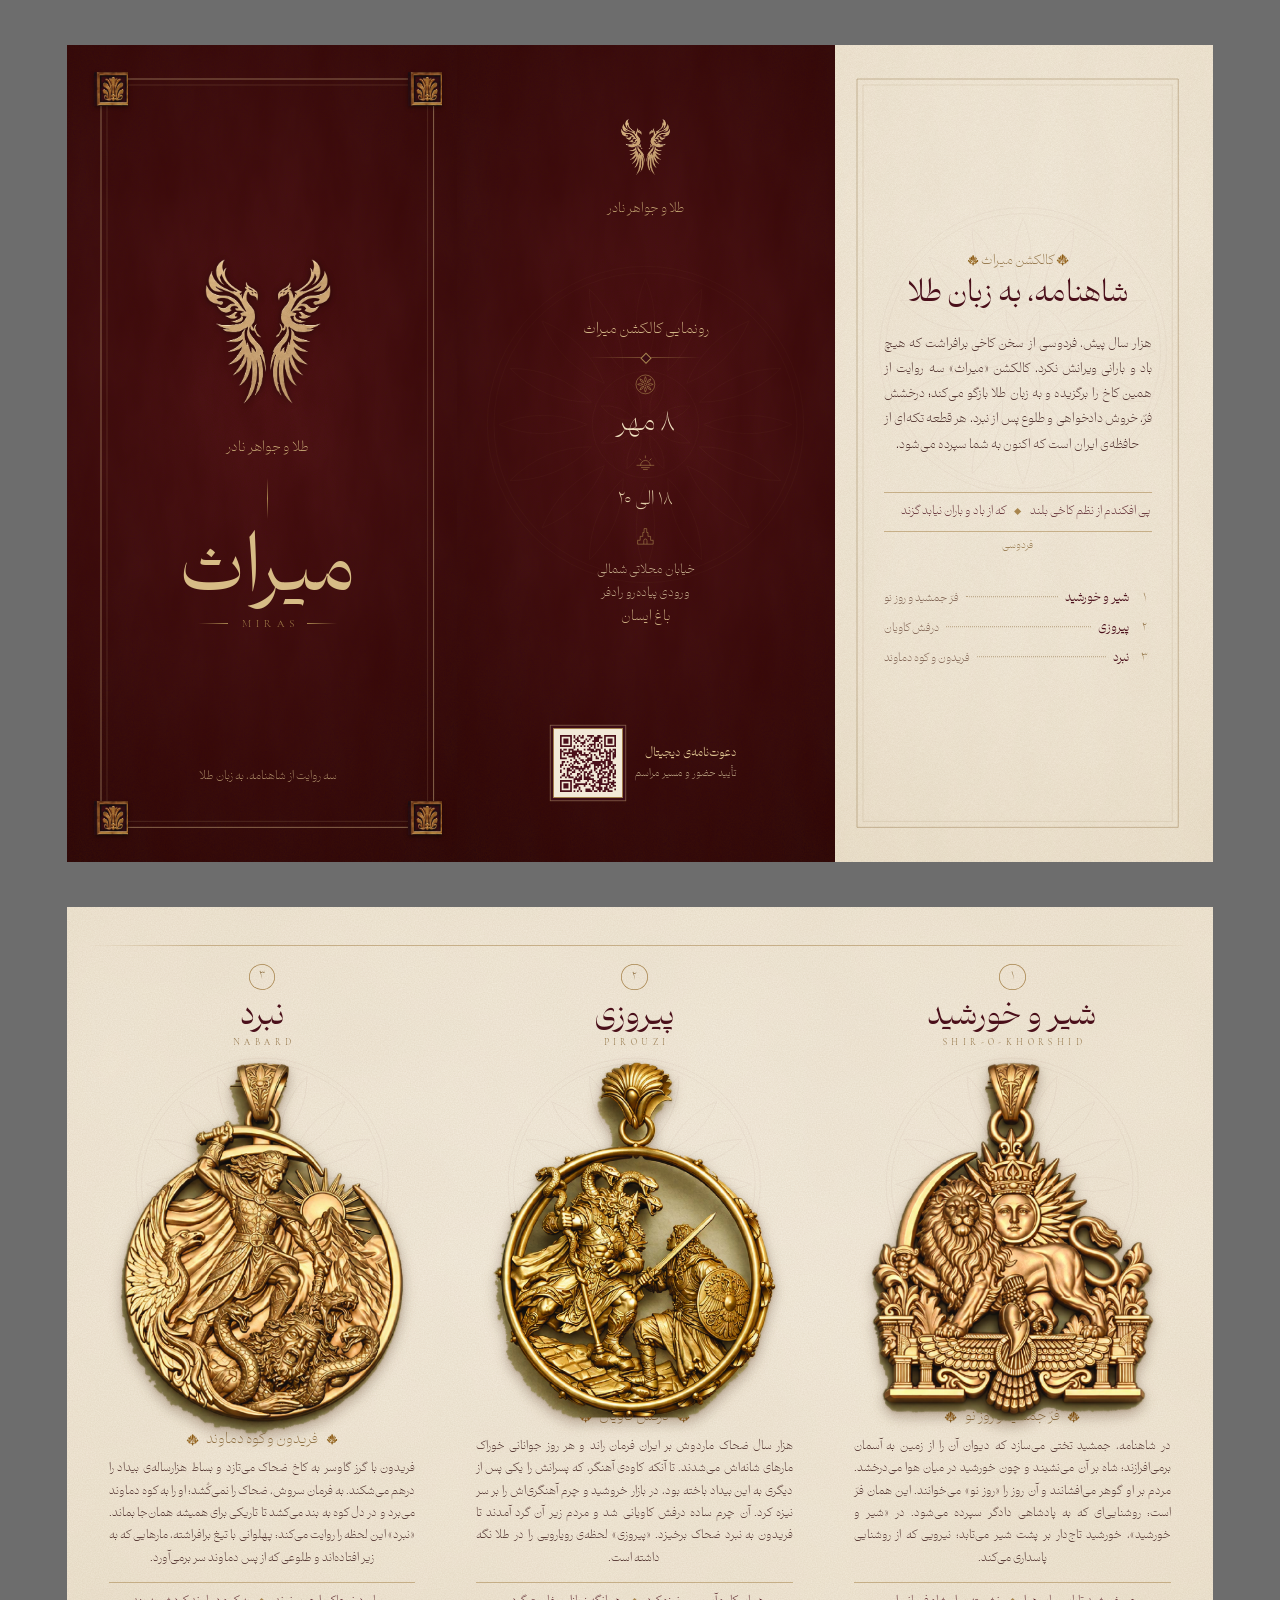
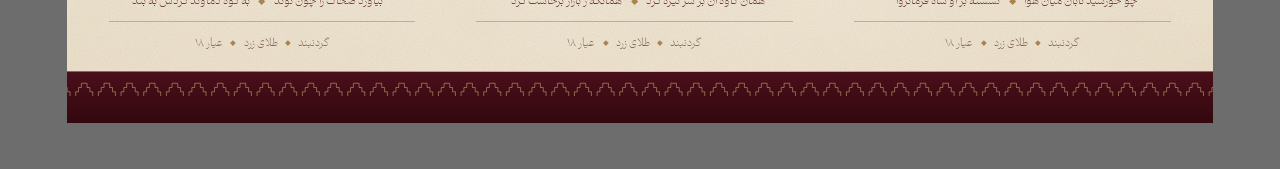
==== brochure/brochure.html @ a7fbec21 "Miras tri-fold brochure: A4 landscape, three pieces with Shahnameh stories Co-Authored-By: Claude Op" ====
<!doctype html>
<html lang="fa" dir="rtl">
<head>
<meta charset="utf-8">
<title>نادر · کالکشن میراث — بروشور سه‌لت</title>
<!--
  Tri-fold (roll fold) brochure · A4 landscape 297 × 210 mm + 3 mm bleed = 303 × 216 mm.
  Panels (trim, left → right as the sheet lies on the table):
    OUTSIDE:  front cover 100 | back 100 | inner flap 97
    INSIDE:   product ۳ 97    | product ۲ 100 | product ۱ 100
  The 97 mm panel is the one that folds in first. Persian reading is right-to-left, so
  the whole sheet is the mirror of a Latin brochure. Copy lives in content.js.
  Add ?guides to the URL to see trim / fold / safe lines.
-->
<style>
  @font-face { font-family: "Doran"; src: url("../assets/fonts/Doran-Thin.woff2") format("woff2"); font-weight: 100; }
  @font-face { font-family: "Doran"; src: url("../assets/fonts/Doran-Light.woff2") format("woff2"); font-weight: 300; }
  @font-face { font-family: "Doran"; src: url("../assets/fonts/Doran-Regular.woff2") format("woff2"); font-weight: 400; }
  @font-face { font-family: "Doran"; src: url("../assets/fonts/Doran-Medium.woff2") format("woff2"); font-weight: 500; }
  @font-face { font-family: "Cormorant"; src: url("../assets/fonts/Cormorant-Light-subset.woff2") format("woff2"); font-weight: 300; }

  @page { size: 303mm 216mm; margin: 0; }

  :root {
    --b: 3mm;
    --wine: #4a0f1a;
    --wine-ink: #3d0b15;
    --gold: #a8854e;
    --gold-deep: #8a6a3b;
    --gold-soft: rgba(168, 133, 78, .55);
    --gold-light: #dcc28f;
    --cream: #f2e9d8;
    --cream-2: #eadfc9;
    --ink: #33100f;
  }
  * { box-sizing: border-box; margin: 0; padding: 0; }
  address { font-style: normal; }
  html, body { background: #6d6d6d; }
  body { font-family: "Doran", sans-serif; font-weight: 300; -webkit-print-color-adjust: exact; print-color-adjust: exact; }
  @media screen { body { display: grid; gap: 12mm; padding: 12mm; justify-content: center; } }

  .sheet { position: relative; width: 303mm; height: 216mm; overflow: hidden; break-after: page; }
  .sheet:last-child { break-after: auto; }
  .panel { position: absolute; top: 0; height: 216mm; overflow: hidden; }

  /* ---------- surfaces ---------- */
  .leather { background: radial-gradient(110% 75% at 50% 42%, #58141f 0%, #3d0c15 50%, #23060b 100%); color: var(--gold-light); }
  .paper   { background: radial-gradient(120% 90% at 50% 38%, #f6efe2 0%, var(--cream) 55%, var(--cream-2) 100%); color: var(--ink); }
  .grain { position: absolute; inset: 0; pointer-events: none; }
  .grain svg { display: block; width: 100%; height: 100%; }

  /* ---------- small shared pieces ---------- */
  .latin { font-family: "Cormorant", serif; font-weight: 300; direction: ltr; letter-spacing: .5em; }
  .tracked { display: flex; align-items: center; justify-content: center; gap: 3.5mm; }
  .tracked i { display: block; width: 8mm; height: .2mm; background: linear-gradient(90deg, transparent, currentColor); }
  .tracked i:last-child { background: linear-gradient(90deg, currentColor, transparent); }
  .tracked span { margin-right: -.5em; }
  .lozenge-rule { position: relative; height: .2mm; background: linear-gradient(90deg, transparent, var(--gold-soft), transparent); }
  .lozenge-rule::after { content: ""; position: absolute; left: 50%; top: 50%; width: 1.5mm; height: 1.5mm; translate: -50% -50%; rotate: 45deg; border: .2mm solid var(--gold); background: inherit; background: var(--cream); }
  .leather .lozenge-rule::after { background: #3d0c15; }
  .glyph { display: block; width: 5.5mm; height: 5.5mm; color: var(--gold); }
  .glyph svg { width: 100%; height: 100%; display: block; }
  .palm { display: inline-block; width: 3.4mm; height: 3.4mm; background: url("img/palmette.png") center / contain no-repeat; vertical-align: -.4mm; }

  /* engraved frame drawn by script (class .frame + data-inset) */
  .frame { position: absolute; pointer-events: none; }
  .frame svg { position: absolute; inset: 0; width: 100%; height: 100%; overflow: visible; }
  .frame rect, .frame path { fill: none; vector-effect: non-scaling-stroke; }
  .leather .frame .o { stroke: rgba(220, 194, 143, .55); stroke-width: .9; }
  .leather .frame .i { stroke: rgba(220, 194, 143, .25); stroke-width: .6; }
  .paper .frame .o { stroke: rgba(138, 106, 59, .5); stroke-width: .8; }
  .paper .frame .i { stroke: rgba(138, 106, 59, .22); stroke-width: .55; }
  .corner { position: absolute; width: 9mm; height: 9mm; background: url("img/corner.jpg") center / cover; box-shadow: 0 .4mm 1mm rgba(0,0,0,.35); }

  /* verse cartouche: two hemistichs side by side, as poetry is set in Persian books */
  .verse { display: grid; grid-template-columns: 1fr auto 1fr; align-items: center; gap: 2.5mm; font-size: 8.6pt; line-height: 1.6; color: var(--wine); padding: 2.6mm 0; border-top: .2mm solid var(--gold-soft); border-bottom: .2mm solid var(--gold-soft); }
  .verse span:first-child { text-align: left; }   /* right-hand misra, hugging the centre */
  .verse span:last-child { text-align: right; }   /* left-hand misra */
  .verse i { width: 1.4mm; height: 1.4mm; rotate: 45deg; background: var(--gold); }

  /* =========================================================
     OUTSIDE · front cover
     ========================================================= */
  .p-cover { left: 0; width: 103mm; }
  .p-cover .frame { left: calc(var(--b) + 6mm); right: 6mm; top: calc(var(--b) + 6mm); bottom: calc(var(--b) + 6mm); }
  .cover-body { position: absolute; left: var(--b); width: 100mm; top: 0; bottom: 0; display: grid; justify-items: center; align-content: center; text-align: center; padding-bottom: 6mm; }
  .cover-logo { width: 36mm; filter: sepia(.12) saturate(.85) brightness(.96) drop-shadow(0 .5mm .8mm rgba(0,0,0,.45)); }
  .cover-house { margin-top: 7mm; font-size: 10pt; color: #cdb07a; }
  .cover-rule { width: .2mm; height: 11mm; margin: 5mm 0 3mm; background: linear-gradient(to bottom, transparent, var(--gold), transparent); }
  .cover-title { font-weight: 400; font-size: 54pt; line-height: 1.15; color: #d7bc86; }
  .cover-latin { font-size: 8pt; color: var(--gold); margin-top: 1mm; }
  .cover-line { position: absolute; bottom: calc(var(--b) + 17mm); left: var(--b); width: 100mm; text-align: center; font-size: 8.5pt; color: rgba(220, 194, 143, .8); }

  /* =========================================================
     OUTSIDE · back
     ========================================================= */
  .p-back { left: 103mm; width: 100mm; }
  .p-back::before { content: ""; position: absolute; inset: 0; background: var(--rosette-gold) center 44% / 88mm no-repeat; opacity: .07; }
  .back-body { position: absolute; inset: calc(var(--b) + 16mm) 12mm calc(var(--b) + 14mm); display: grid; grid-template-rows: auto 1fr auto; justify-items: center; text-align: center; }
  .back-logo { width: 14mm; filter: sepia(.12) saturate(.85) brightness(.96); }
  .back-house { font-size: 9.5pt; margin-top: 3mm; color: #cdb07a; }
  .back-event { align-self: center; display: grid; justify-items: center; gap: 3.2mm; width: 100%; }
  .back-eyebrow { font-size: 10.5pt; color: var(--gold-light); }
  .back-event .lozenge-rule { width: 30mm; margin: 1mm 0; }
  .back-big { font-size: 20pt; line-height: 1.25; font-weight: 300; color: #efe0c0; }
  .back-mid { font-size: 13pt; color: #e3d0aa; }
  .back-addr { font-size: 9pt; line-height: 1.9; color: #d8c49e; }
  .back-addr span { display: block; }
  .back-addr span:last-child { color: var(--gold-light); font-size: 10pt; }
  .back-qr { display: grid; grid-template-columns: auto auto; align-items: center; gap: 3.5mm; }
  .qr-plate { width: 18mm; height: 18mm; padding: 1.5mm; background: var(--cream); box-shadow: 0 0 0 .25mm var(--gold), 0 0 0 .9mm #3d0c15, 0 0 0 1.1mm rgba(220,194,143,.5); }
  .qr-plate img { width: 100%; height: 100%; display: block; }
  .qr-cap { font-size: 7.5pt; line-height: 1.85; color: #d3bf98; text-align: right; }
  .qr-cap b { display: block; font-weight: 400; font-size: 8.5pt; color: var(--gold-light); }

  /* =========================================================
     OUTSIDE · inner flap (first thing seen on opening)
     ========================================================= */
  .p-flap { left: 203mm; width: 100mm; }
  .p-flap .frame { left: 6mm; right: calc(var(--b) + 6mm); top: calc(var(--b) + 6mm); bottom: calc(var(--b) + 6mm); }
  .p-flap::before { content: ""; position: absolute; inset: 0; background: var(--rosette-ink) 50% 30% / 80mm no-repeat; opacity: .05; }
  .flap-body { position: absolute; left: 13mm; right: calc(var(--b) + 13mm); top: calc(var(--b) + 19mm); bottom: calc(var(--b) + 16mm); display: grid; align-content: center; gap: 9mm; text-align: center; justify-items: center; }
  .flap-eyebrow { font-size: 9.5pt; color: var(--gold-deep); }
  .flap-title { font-weight: 400; font-size: 21pt; line-height: 1.35; color: var(--wine); margin-top: 1mm; }
  .flap-text { font-size: 9.2pt; line-height: 2.05; text-align: justify; text-align-last: center; color: var(--ink); margin-top: 5mm; }
  .flap-body .verse { width: 100%; }
  .flap-poet { font-size: 7.5pt; color: var(--gold-deep); margin-top: 1.5mm; }
  .index { width: 100%; display: grid; gap: 2.6mm; }
  .index li { list-style: none; display: grid; grid-template-columns: auto auto 1fr auto; align-items: baseline; gap: 2mm; font-size: 9pt; }
  .index .num { color: var(--gold-deep); width: 4mm; }
  .index .nm { font-weight: 400; color: var(--wine); }
  .index .dots { border-bottom: .2mm dotted rgba(138,106,59,.55); transform: translateY(-1mm); }
  .index .st { color: #6b4a3a; font-size: 8.2pt; }

  /* =========================================================
     INSIDE · three pieces
     ========================================================= */
  .p-prod { top: 0; }
  .p-prod.pos-3 { left: 0; width: 100mm; }     /* 3 mm bleed + 97 mm fold-in panel */
  .p-prod.pos-2 { left: 100mm; width: 100mm; }
  .p-prod.pos-1 { left: 200mm; width: 103mm; }
  .inside-band { position: absolute; left: 0; right: 0; bottom: 0; height: calc(var(--b) + 11mm); background: linear-gradient(#4a0f1a, #33080f); }
  .inside-band svg { position: absolute; left: 0; right: 0; top: 2.2mm; height: 5mm; width: 100%; }
  .inside-band::before { content: ""; position: absolute; left: 0; right: 0; top: 0; height: .5mm; background: linear-gradient(90deg, #8a6a3b, #dcc28f 50%, #8a6a3b); }
  .inside-top { position: absolute; left: 0; right: 0; top: calc(var(--b) + 7mm); height: .2mm; background: linear-gradient(90deg, transparent 2%, var(--gold-soft) 12%, var(--gold-soft) 88%, transparent 98%); }

  .prod { position: absolute; top: calc(var(--b) + 12mm); bottom: calc(var(--b) + 16mm); display: grid; grid-template-rows: auto auto auto 1fr auto auto; justify-items: center; text-align: center; }
  .pos-3 .prod { left: calc(var(--b) + 8mm); right: 8mm; }
  .pos-2 .prod { left: 8mm; right: 8mm; }
  .pos-1 .prod { left: 8mm; right: calc(var(--b) + 8mm); }

  .prod-num { width: 7mm; height: 7mm; border-radius: 50%; display: grid; place-items: center; font-size: 8.5pt; color: var(--gold-deep); box-shadow: inset 0 0 0 .2mm var(--gold); }
  .prod-name { font-weight: 400; font-size: 23pt; line-height: 1.35; color: var(--wine); margin-top: 1.5mm; }
  .prod-latin { font-size: 6.6pt; color: var(--gold-deep); }
  .prod-figure { position: relative; width: 100%; height: 66mm; margin: 3mm 0 2mm; display: grid; place-items: center; }
  .prod-figure::before { content: ""; position: absolute; left: 50%; top: 50%; width: 70mm; height: 70mm; translate: -50% -50%; background: var(--rosette-ink) center / contain no-repeat; opacity: .06; }
  .prod-figure img { position: relative; max-height: 100%; max-width: 76mm; filter: drop-shadow(0 1.4mm 1.8mm rgba(70, 35, 12, .28)) drop-shadow(0 .3mm .4mm rgba(70, 35, 12, .2)); }
  .prod-story { font-size: 10.5pt; color: var(--gold-deep); display: flex; justify-content: center; align-items: center; gap: 2mm; margin-bottom: 2mm; }
  .prod-text { font-size: 8.5pt; line-height: 1.98; text-align: justify; text-align-last: center; color: var(--ink); align-self: start; }
  .prod .verse { width: 100%; margin-top: 3mm; }
  .prod-specs { display: flex; justify-content: center; gap: 2.2mm; align-items: center; margin-top: 3.2mm; font-size: 8pt; color: #6b4a3a; }
  .prod-specs i { width: 1mm; height: 1mm; rotate: 45deg; background: var(--gold); }

  /* guides */
  .guides .sheet::after { content: ""; position: absolute; inset: var(--b); outline: .2mm dashed rgba(0,160,255,.7); pointer-events: none; z-index: 50; }
  .fold { display: none; }
  .guides .fold { display: block; position: absolute; top: 0; bottom: 0; width: 0; border-left: .25mm dashed rgba(255,60,120,.8); z-index: 50; }
</style>
</head>
<body>

<!-- ================= OUTSIDE ================= -->
<section class="sheet" id="outside">
  <!-- front cover -->
  <div class="panel p-cover leather">
    <div class="grain" data-grain="dark"></div>
    <div class="frame" data-frame></div>
    <span class="corner" style="left: calc(var(--b) + 4mm); top: calc(var(--b) + 4mm)"></span>
    <span class="corner" style="right: 4mm; top: calc(var(--b) + 4mm)"></span>
    <span class="corner" style="left: calc(var(--b) + 4mm); bottom: calc(var(--b) + 4mm)"></span>
    <span class="corner" style="right: 4mm; bottom: calc(var(--b) + 4mm)"></span>
    <div class="cover-body">
      <img class="cover-logo" data-logo alt="نادر">
      <p class="cover-house" data-t="cover.house"></p>
      <span class="cover-rule"></span>
      <h1 class="cover-title" data-t="cover.title"></h1>
      <p class="cover-latin latin tracked"><i></i><span data-t="cover.latin"></span><i></i></p>
    </div>
    <p class="cover-line" data-t="cover.line"></p>
  </div>

  <!-- back -->
  <div class="panel p-back leather">
    <div class="grain" data-grain="dark"></div>
    <div class="back-body">
      <div>
        <img class="back-logo" data-logo alt="">
        <p class="back-house" data-t="cover.house"></p>
      </div>
      <div class="back-event">
        <p class="back-eyebrow" data-t="back.eyebrow"></p>
        <span class="lozenge-rule"></span>
        <span class="glyph" data-glyph="rosette"></span>
        <p class="back-big" data-e="date"></p>
        <span class="glyph" data-glyph="dusk"></span>
        <p class="back-mid" data-e="time"></p>
        <span class="glyph" data-glyph="gate"></span>
        <address class="back-addr" data-e="address"></address>
      </div>
      <div class="back-qr">
        <p class="qr-cap"><b data-t="back.qrCaption"></b><span data-t="back.qrSub"></span></p>
        <div class="qr-plate"><img src="../print/qr.svg" alt="QR"></div>
      </div>
    </div>
  </div>

  <!-- inner flap -->
  <div class="panel p-flap paper">
    <div class="grain" data-grain="light"></div>
    <div class="frame" data-frame></div>
    <div class="flap-body">
      <div>
        <p class="flap-eyebrow"><span class="palm"></span> <span data-t="intro.eyebrow"></span> <span class="palm"></span></p>
        <h2 class="flap-title" data-t="intro.title"></h2>
        <p class="flap-text" data-t="intro.text"></p>
      </div>
      <div style="width:100%">
        <p class="verse" data-verse="intro.verse"></p>
        <p class="flap-poet" data-t="intro.poet"></p>
      </div>
      <ol class="index" data-index></ol>
    </div>
  </div>

  <span class="fold" style="left: 103mm"></span><span class="fold" style="left: 203mm"></span>
</section>

<!-- ================= INSIDE ================= -->
<section class="sheet paper" id="inside">
  <div class="grain" data-grain="light"></div>
  <div class="inside-top"></div>
  <div class="panel p-prod pos-3" data-prod="2"></div>
  <div class="panel p-prod pos-2" data-prod="1"></div>
  <div class="panel p-prod pos-1" data-prod="0"></div>
  <div class="inside-band"><svg data-frieze preserveAspectRatio="xMidYMid slice"></svg></div>
  <span class="fold" style="left: 100mm"></span><span class="fold" style="left: 200mm"></span>
</section>

<template id="prod-tpl">
  <div class="prod">
    <span class="prod-num" data-p="n"></span>
    <h3 class="prod-name" data-p="name"></h3>
    <p class="prod-latin latin tracked"><span data-p="latin"></span></p>
    <figure class="prod-figure"><img data-p-img alt=""></figure>
    <div>
      <p class="prod-story"><span class="palm"></span><span data-p="story"></span><span class="palm"></span></p>
      <p class="prod-text" data-p="text"></p>
    </div>
    <div style="width:100%">
      <p class="verse" data-p-verse></p>
      <p class="prod-specs" data-p-specs></p>
    </div>
  </div>
</template>

<script src="../js/config.js"></script>
<script src="../js/motifs.js"></script>
<script src="content.js"></script>
<script>
  const C = window.NADER_CONFIG, M = window.NADER_MOTIFS, B = window.BROCHURE;
  const $$ = (s, r = document) => [...r.querySelectorAll(s)];
  const get = (p, o = B) => p.split(".").reduce((a, k) => a && a[k], o);
  const svgURL = (svg) => `url("data:image/svg+xml,${encodeURIComponent(svg)}")`;
  if (location.search.includes("guides")) document.body.classList.add("guides");

  const verseHTML = (v) => `<span>${v[0]}</span><i></i><span>${v[1]}</span>`;

  // products (inside, read right → left: ۱ ۲ ۳)
  const tpl = document.getElementById("prod-tpl");
  $$("[data-prod]").forEach((panel) => {
    const p = B.products[+panel.dataset.prod];
    const node = tpl.content.cloneNode(true);
    $$("[data-p]", node).forEach((el) => { el.textContent = p[el.dataset.p]; });
    node.querySelector("[data-p-img]").src = p.image;
    node.querySelector("[data-p-img]").alt = p.name;
    node.querySelector("[data-p-verse]").innerHTML = verseHTML(p.verse);
    node.querySelector("[data-p-specs]").innerHTML = p.specs.map((s) => `<span>${s}</span>`).join("<i></i>");
    panel.appendChild(node);
  });

  $$("[data-t]").forEach((el) => { el.textContent = get(el.dataset.t); });
  $$("[data-verse]").forEach((el) => { el.innerHTML = verseHTML(get(el.dataset.verse)); });
  $$("[data-index]").forEach((el) => {
    el.innerHTML = B.products.map((p) => `<li><span class="num">${p.n}</span><span class="nm">${p.name}</span><span class="dots"></span><span class="st">${p.story}</span></li>`).join("");
  });
  // event details come from the website config — one source of truth
  $$("[data-e]").forEach((el) => {
    const v = C.event[el.dataset.e];
    if (Array.isArray(v)) v.forEach((l) => { const s = document.createElement("span"); s.textContent = l; el.appendChild(s); });
    else el.textContent = v;
  });
  $$("[data-logo]").forEach((el) => { el.src = "../" + C.assets.logo; });
  $$("[data-glyph]").forEach((el) => { el.innerHTML = M.glyphs[el.dataset.glyph]; });

  const root = document.documentElement.style;
  root.setProperty("--rosette-gold", svgURL(M.doorArt()));
  root.setProperty("--rosette-ink", svgURL(M.doorArt().replaceAll("#c9a86e", "#5a1a22")));

  // Persepolis stepped frieze along the inside base band
  const fr = document.querySelector("[data-frieze]");
  const unit = 24, n = 60;
  fr.setAttribute("viewBox", `0 0 ${unit * n} 20`);
  fr.innerHTML = Array.from({ length: n }, (_, i) =>
    `<path transform="translate(${i * unit + 3} 3) scale(.75)" d="M0 20 V14 H4 V8 H8 V2 H16 V8 H20 V14 H24 V20" fill="none" stroke="#c9a86e" stroke-width="1.1" opacity=".75"/>`).join("");

  // grain — vector noise, rendered at print resolution
  const grain = (tone) => `<svg xmlns="http://www.w3.org/2000/svg" preserveAspectRatio="none" viewBox="0 0 800 600">
    <filter id="g${tone}"><feTurbulence type="fractalNoise" baseFrequency="${tone === "dark" ? ".9" : "1.1"}" numOctaves="3" seed="${tone === "dark" ? 7 : 3}"/>
    <feColorMatrix values="0 0 0 0 ${tone === "dark" ? ".06" : ".45"}  0 0 0 0 ${tone === "dark" ? ".01" : ".34"}  0 0 0 0 ${tone === "dark" ? ".0" : ".2"}  0 0 0 ${tone === "dark" ? ".5" : ".2"} 0"/></filter>
    <rect width="800" height="600" filter="url(#g${tone})"/>
    <filter id="m${tone}"><feTurbulence type="fractalNoise" baseFrequency=".012" numOctaves="4" seed="11"/>
    <feColorMatrix values="0 0 0 0 ${tone === "dark" ? ".03" : ".55"}  0 0 0 0 ${tone === "dark" ? ".0" : ".42"}  0 0 0 0 ${tone === "dark" ? ".0" : ".26"}  0 0 0 ${tone === "dark" ? ".45" : ".07"} 0"/></filter>
    <rect width="800" height="600" filter="url(#m${tone})"/></svg>`;
  $$("[data-grain]").forEach((el) => { el.innerHTML = grain(el.dataset.grain); });

  // engraved frames
  $$("[data-frame]").forEach((el) => {
    const { width: w, height: h } = el.getBoundingClientRect();
    const i = 6;
    el.innerHTML = `<svg viewBox="0 0 ${w} ${h}"><rect class="o" x="0" y="0" width="${w}" height="${h}"/>
      <rect class="i" x="${i}" y="${i}" width="${w - 2 * i}" height="${h - 2 * i}"/></svg>`;
  });
</script>
</body>
</html>
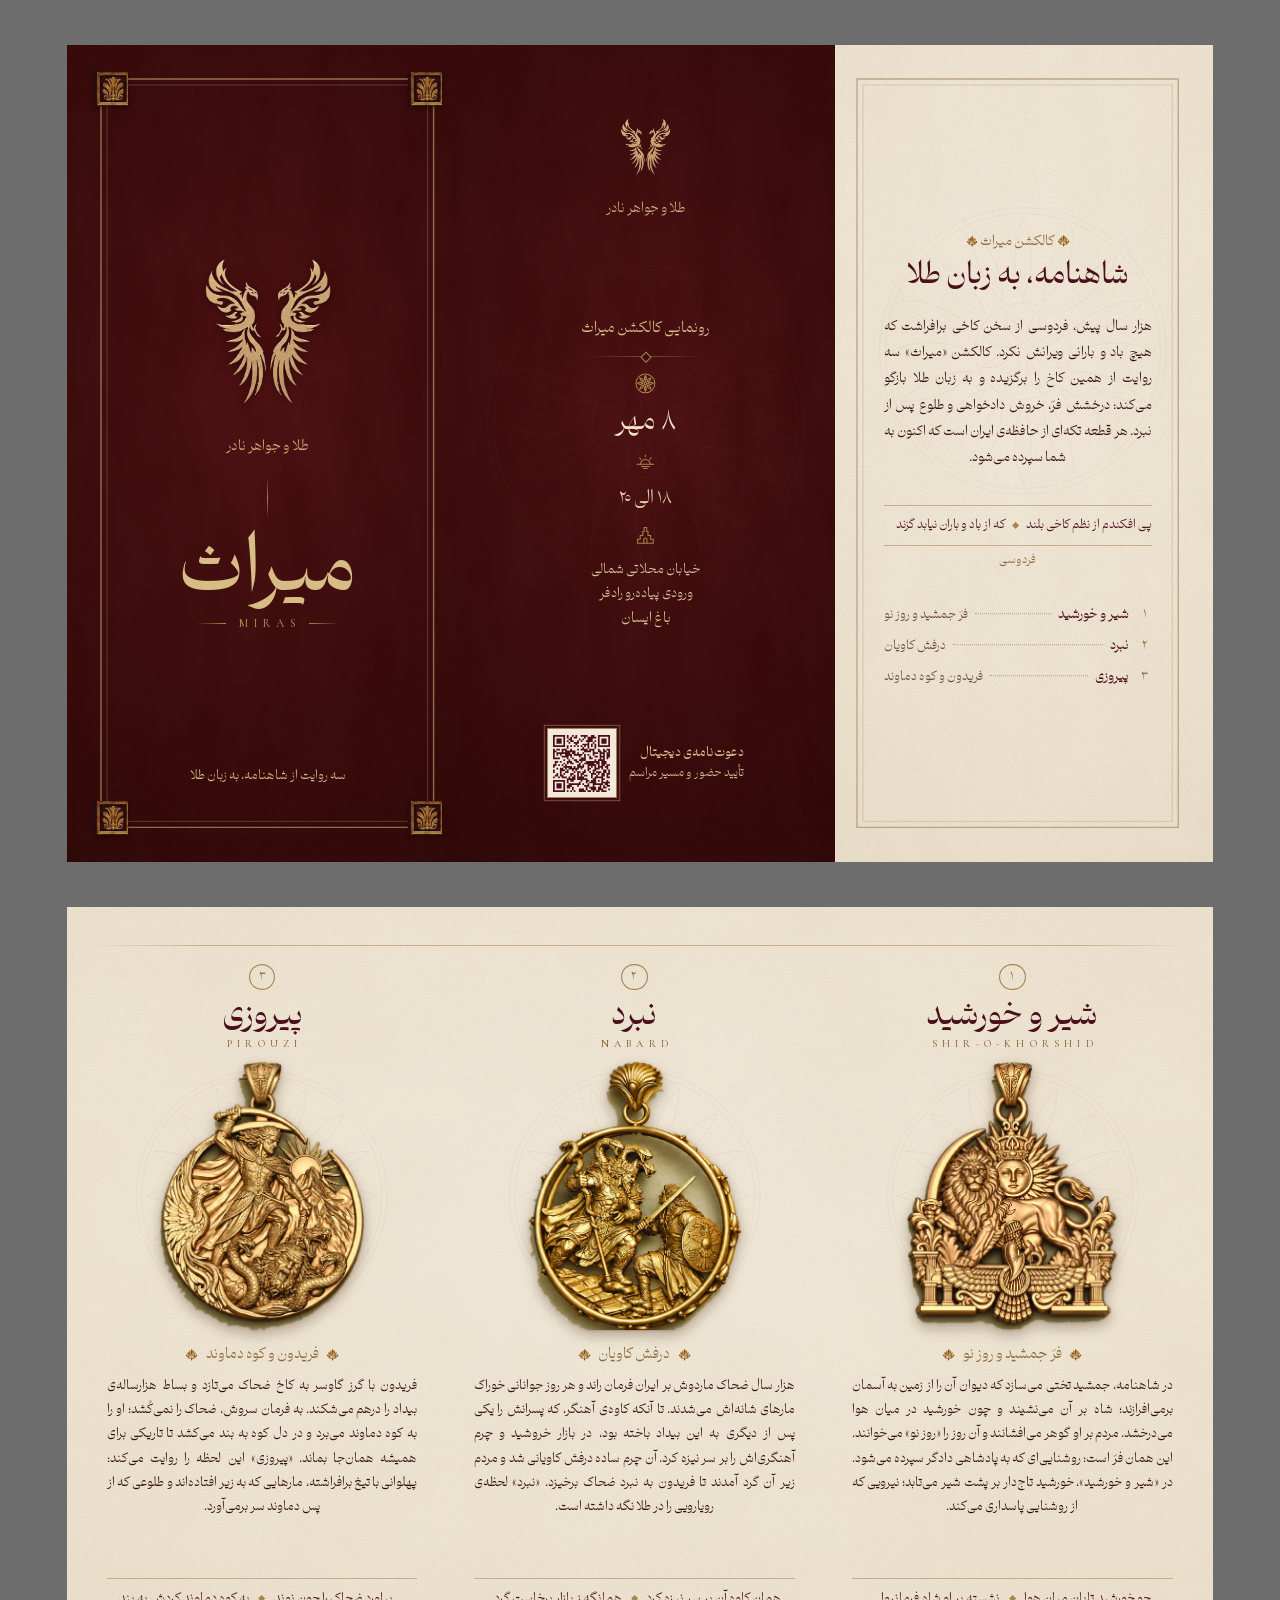
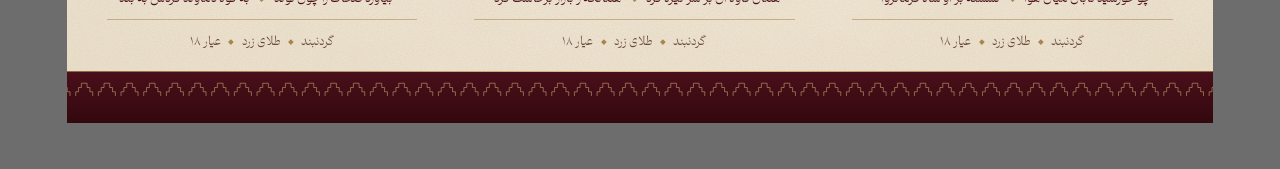
==== commit 5e50cdbb: "Print files: heavier weights, larger minimum sizes and thicker hairlines for press Co-Authored-By: C" ====
--- a/brochure/brochure.html
+++ b/brochure/brochure.html
@@ -17,7 +17,7 @@
   @font-face { font-family: "Doran"; src: url("../assets/fonts/Doran-Light.woff2") format("woff2"); font-weight: 300; }
   @font-face { font-family: "Doran"; src: url("../assets/fonts/Doran-Regular.woff2") format("woff2"); font-weight: 400; }
   @font-face { font-family: "Doran"; src: url("../assets/fonts/Doran-Medium.woff2") format("woff2"); font-weight: 500; }
-  @font-face { font-family: "Cormorant"; src: url("../assets/fonts/Cormorant-Light-subset.woff2") format("woff2"); font-weight: 300; }
+  @font-face { font-family: "Cormorant"; src: url("../assets/fonts/Cormorant-Medium-subset.woff2") format("woff2"); font-weight: 500; }
 
   @page { size: 303mm 216mm; margin: 0; }
 
@@ -36,7 +36,7 @@
   * { box-sizing: border-box; margin: 0; padding: 0; }
   address { font-style: normal; }
   html, body { background: #6d6d6d; }
-  body { font-family: "Doran", sans-serif; font-weight: 300; -webkit-print-color-adjust: exact; print-color-adjust: exact; }
+  body { font-family: "Doran", sans-serif; font-weight: 400; -webkit-print-color-adjust: exact; print-color-adjust: exact; }
   @media screen { body { display: grid; gap: 12mm; padding: 12mm; justify-content: center; } }
 
   .sheet { position: relative; width: 303mm; height: 216mm; overflow: hidden; break-after: page; }
@@ -50,13 +50,13 @@
   .grain svg { display: block; width: 100%; height: 100%; }
 
   /* ---------- small shared pieces ---------- */
-  .latin { font-family: "Cormorant", serif; font-weight: 300; direction: ltr; letter-spacing: .5em; }
+  .latin { font-family: "Cormorant", serif; font-weight: 500; direction: ltr; letter-spacing: .5em; }
   .tracked { display: flex; align-items: center; justify-content: center; gap: 3.5mm; }
-  .tracked i { display: block; width: 8mm; height: .2mm; background: linear-gradient(90deg, transparent, currentColor); }
+  .tracked i { display: block; width: 8mm; height: .3mm; background: linear-gradient(90deg, transparent, currentColor); }
   .tracked i:last-child { background: linear-gradient(90deg, currentColor, transparent); }
   .tracked span { margin-right: -.5em; }
-  .lozenge-rule { position: relative; height: .2mm; background: linear-gradient(90deg, transparent, var(--gold-soft), transparent); }
-  .lozenge-rule::after { content: ""; position: absolute; left: 50%; top: 50%; width: 1.5mm; height: 1.5mm; translate: -50% -50%; rotate: 45deg; border: .2mm solid var(--gold); background: inherit; background: var(--cream); }
+  .lozenge-rule { position: relative; height: .3mm; background: linear-gradient(90deg, transparent, var(--gold-soft), transparent); }
+  .lozenge-rule::after { content: ""; position: absolute; left: 50%; top: 50%; width: 1.5mm; height: 1.5mm; translate: -50% -50%; rotate: 45deg; border: .3mm solid var(--gold); background: inherit; background: var(--cream); }
   .leather .lozenge-rule::after { background: #3d0c15; }
   .glyph { display: block; width: 5.5mm; height: 5.5mm; color: var(--gold); }
   .glyph svg { width: 100%; height: 100%; display: block; }
@@ -66,14 +66,15 @@
   .frame { position: absolute; pointer-events: none; }
   .frame svg { position: absolute; inset: 0; width: 100%; height: 100%; overflow: visible; }
   .frame rect, .frame path { fill: none; vector-effect: non-scaling-stroke; }
-  .leather .frame .o { stroke: rgba(220, 194, 143, .55); stroke-width: .9; }
-  .leather .frame .i { stroke: rgba(220, 194, 143, .25); stroke-width: .6; }
-  .paper .frame .o { stroke: rgba(138, 106, 59, .5); stroke-width: .8; }
-  .paper .frame .i { stroke: rgba(138, 106, 59, .22); stroke-width: .55; }
+  .leather .frame .o { stroke: rgba(220, 194, 143, .55); stroke-width: 1.4; }
+  .leather .frame .i { stroke: rgba(220, 194, 143, .25); stroke-width: 1.0; }
+  .paper .frame .o { stroke: rgba(138, 106, 59, .5); stroke-width: 1.3; }
+  .paper .frame .i { stroke: rgba(138, 106, 59, .22); stroke-width: 1.0; }
   .corner { position: absolute; width: 9mm; height: 9mm; background: url("img/corner.jpg") center / cover; box-shadow: 0 .4mm 1mm rgba(0,0,0,.35); }
 
   /* verse cartouche: two hemistichs side by side, as poetry is set in Persian books */
-  .verse { display: grid; grid-template-columns: 1fr auto 1fr; align-items: center; gap: 2.5mm; font-size: 8.6pt; line-height: 1.6; color: var(--wine); padding: 2.6mm 0; border-top: .2mm solid var(--gold-soft); border-bottom: .2mm solid var(--gold-soft); }
+  .verse { display: grid; grid-template-columns: 1fr auto 1fr; align-items: center; gap: 2.5mm; font-size: 9.3pt; line-height: 1.6; color: var(--wine); padding: 2.6mm 0; border-top: .3mm solid var(--gold-soft); border-bottom: .3mm solid var(--gold-soft); }
+  .verse span { white-space: nowrap; }
   .verse span:first-child { text-align: left; }   /* right-hand misra, hugging the centre */
   .verse span:last-child { text-align: right; }   /* left-hand misra */
   .verse i { width: 1.4mm; height: 1.4mm; rotate: 45deg; background: var(--gold); }
@@ -86,10 +87,10 @@
   .cover-body { position: absolute; left: var(--b); width: 100mm; top: 0; bottom: 0; display: grid; justify-items: center; align-content: center; text-align: center; padding-bottom: 6mm; }
   .cover-logo { width: 36mm; filter: sepia(.12) saturate(.85) brightness(.96) drop-shadow(0 .5mm .8mm rgba(0,0,0,.45)); }
   .cover-house { margin-top: 7mm; font-size: 10pt; color: #cdb07a; }
-  .cover-rule { width: .2mm; height: 11mm; margin: 5mm 0 3mm; background: linear-gradient(to bottom, transparent, var(--gold), transparent); }
-  .cover-title { font-weight: 400; font-size: 54pt; line-height: 1.15; color: #d7bc86; }
-  .cover-latin { font-size: 8pt; color: var(--gold); margin-top: 1mm; }
-  .cover-line { position: absolute; bottom: calc(var(--b) + 17mm); left: var(--b); width: 100mm; text-align: center; font-size: 8.5pt; color: rgba(220, 194, 143, .8); }
+  .cover-rule { width: .3mm; height: 11mm; margin: 5mm 0 3mm; background: linear-gradient(to bottom, transparent, var(--gold), transparent); }
+  .cover-title { font-weight: 500; font-size: 54pt; line-height: 1.15; color: #d7bc86; }
+  .cover-latin { font-size: 8.8pt; color: var(--gold); margin-top: 1mm; }
+  .cover-line { position: absolute; bottom: calc(var(--b) + 17mm); left: var(--b); width: 100mm; text-align: center; font-size: 9.2pt; color: #d6bb88; }
 
   /* =========================================================
      OUTSIDE · back
@@ -98,20 +99,20 @@
   .p-back::before { content: ""; position: absolute; inset: 0; background: var(--rosette-gold) center 44% / 88mm no-repeat; opacity: .07; }
   .back-body { position: absolute; inset: calc(var(--b) + 16mm) 12mm calc(var(--b) + 14mm); display: grid; grid-template-rows: auto 1fr auto; justify-items: center; text-align: center; }
   .back-logo { width: 14mm; filter: sepia(.12) saturate(.85) brightness(.96); }
-  .back-house { font-size: 9.5pt; margin-top: 3mm; color: #cdb07a; }
+  .back-house { font-size: 9.8pt; margin-top: 3mm; color: #cdb07a; }
   .back-event { align-self: center; display: grid; justify-items: center; gap: 3.2mm; width: 100%; }
   .back-eyebrow { font-size: 10.5pt; color: var(--gold-light); }
   .back-event .lozenge-rule { width: 30mm; margin: 1mm 0; }
-  .back-big { font-size: 20pt; line-height: 1.25; font-weight: 300; color: #efe0c0; }
+  .back-big { font-size: 20pt; line-height: 1.25; font-weight: 400; color: #efe0c0; }
   .back-mid { font-size: 13pt; color: #e3d0aa; }
-  .back-addr { font-size: 9pt; line-height: 1.9; color: #d8c49e; }
+  .back-addr { font-size: 9.5pt; line-height: 1.9; color: #d8c49e; }
   .back-addr span { display: block; }
   .back-addr span:last-child { color: var(--gold-light); font-size: 10pt; }
   .back-qr { display: grid; grid-template-columns: auto auto; align-items: center; gap: 3.5mm; }
   .qr-plate { width: 18mm; height: 18mm; padding: 1.5mm; background: var(--cream); box-shadow: 0 0 0 .25mm var(--gold), 0 0 0 .9mm #3d0c15, 0 0 0 1.1mm rgba(220,194,143,.5); }
   .qr-plate img { width: 100%; height: 100%; display: block; }
-  .qr-cap { font-size: 7.5pt; line-height: 1.85; color: #d3bf98; text-align: right; }
-  .qr-cap b { display: block; font-weight: 400; font-size: 8.5pt; color: var(--gold-light); }
+  .qr-cap { font-size: 8.5pt; line-height: 1.85; color: #d3bf98; text-align: right; }
+  .qr-cap b { display: block; font-weight: 500; font-size: 9.2pt; color: var(--gold-light); }
 
   /* =========================================================
      OUTSIDE · inner flap (first thing seen on opening)
@@ -120,17 +121,17 @@
   .p-flap .frame { left: 6mm; right: calc(var(--b) + 6mm); top: calc(var(--b) + 6mm); bottom: calc(var(--b) + 6mm); }
   .p-flap::before { content: ""; position: absolute; inset: 0; background: var(--rosette-ink) 50% 30% / 80mm no-repeat; opacity: .05; }
   .flap-body { position: absolute; left: 13mm; right: calc(var(--b) + 13mm); top: calc(var(--b) + 19mm); bottom: calc(var(--b) + 16mm); display: grid; align-content: center; gap: 9mm; text-align: center; justify-items: center; }
-  .flap-eyebrow { font-size: 9.5pt; color: var(--gold-deep); }
-  .flap-title { font-weight: 400; font-size: 21pt; line-height: 1.35; color: var(--wine); margin-top: 1mm; }
-  .flap-text { font-size: 9.2pt; line-height: 2.05; text-align: justify; text-align-last: center; color: var(--ink); margin-top: 5mm; }
-  .flap-body .verse { width: 100%; }
-  .flap-poet { font-size: 7.5pt; color: var(--gold-deep); margin-top: 1.5mm; }
+  .flap-eyebrow { font-size: 9.8pt; color: var(--gold-deep); }
+  .flap-title { font-weight: 500; font-size: 21pt; line-height: 1.35; color: var(--wine); margin-top: 1mm; }
+  .flap-text { font-size: 9.6pt; line-height: 2.05; text-align: justify; text-align-last: center; color: var(--ink); margin-top: 5mm; }
+  .flap-body .verse { width: 100%; font-size: 8.8pt; gap: 2mm; }
+  .flap-poet { font-size: 8.5pt; color: var(--gold-deep); margin-top: 1.5mm; }
   .index { width: 100%; display: grid; gap: 2.6mm; }
-  .index li { list-style: none; display: grid; grid-template-columns: auto auto 1fr auto; align-items: baseline; gap: 2mm; font-size: 9pt; }
+  .index li { list-style: none; display: grid; grid-template-columns: auto auto 1fr auto; align-items: baseline; gap: 2mm; font-size: 9.5pt; }
   .index .num { color: var(--gold-deep); width: 4mm; }
-  .index .nm { font-weight: 400; color: var(--wine); }
-  .index .dots { border-bottom: .2mm dotted rgba(138,106,59,.55); transform: translateY(-1mm); }
-  .index .st { color: #6b4a3a; font-size: 8.2pt; }
+  .index .nm { font-weight: 500; color: var(--wine); }
+  .index .dots { border-bottom: .3mm dotted rgba(138,106,59,.55); transform: translateY(-1mm); }
+  .index .st { color: #6b4a3a; font-size: 9pt; }
 
   /* =========================================================
      INSIDE · three pieces
@@ -142,29 +143,32 @@
   .inside-band { position: absolute; left: 0; right: 0; bottom: 0; height: calc(var(--b) + 11mm); background: linear-gradient(#4a0f1a, #33080f); }
   .inside-band svg { position: absolute; left: 0; right: 0; top: 2.2mm; height: 5mm; width: 100%; }
   .inside-band::before { content: ""; position: absolute; left: 0; right: 0; top: 0; height: .5mm; background: linear-gradient(90deg, #8a6a3b, #dcc28f 50%, #8a6a3b); }
-  .inside-top { position: absolute; left: 0; right: 0; top: calc(var(--b) + 7mm); height: .2mm; background: linear-gradient(90deg, transparent 2%, var(--gold-soft) 12%, var(--gold-soft) 88%, transparent 98%); }
-
-  .prod { position: absolute; top: calc(var(--b) + 12mm); bottom: calc(var(--b) + 16mm); display: grid; grid-template-rows: auto auto auto 1fr auto auto; justify-items: center; text-align: center; }
-  .pos-3 .prod { left: calc(var(--b) + 8mm); right: 8mm; }
-  .pos-2 .prod { left: 8mm; right: 8mm; }
-  .pos-1 .prod { left: 8mm; right: calc(var(--b) + 8mm); }
-
-  .prod-num { width: 7mm; height: 7mm; border-radius: 50%; display: grid; place-items: center; font-size: 8.5pt; color: var(--gold-deep); box-shadow: inset 0 0 0 .2mm var(--gold); }
-  .prod-name { font-weight: 400; font-size: 23pt; line-height: 1.35; color: var(--wine); margin-top: 1.5mm; }
-  .prod-latin { font-size: 6.6pt; color: var(--gold-deep); }
-  .prod-figure { position: relative; width: 100%; height: 66mm; margin: 3mm 0 2mm; display: grid; place-items: center; }
+  .inside-top { position: absolute; left: 0; right: 0; top: calc(var(--b) + 7mm); height: .3mm; background: linear-gradient(90deg, transparent 2%, var(--gold-soft) 12%, var(--gold-soft) 88%, transparent 98%); }
+
+  .prod { position: absolute; top: calc(var(--b) + 12mm); bottom: calc(var(--b) + 16mm); display: grid; grid-template-rows: auto auto auto auto 1fr auto; justify-items: center; text-align: center; }
+  .pos-3 .prod { left: calc(var(--b) + 7.5mm); right: 7.5mm; }
+  .pos-2 .prod { left: 7.5mm; right: 7.5mm; }
+  .pos-1 .prod { left: 7.5mm; right: calc(var(--b) + 7.5mm); }
+
+  .prod-num { width: 7mm; height: 7mm; border-radius: 50%; display: grid; place-items: center; font-size: 9.2pt; color: var(--gold-deep); box-shadow: inset 0 0 0 .3mm var(--gold); }
+  .prod-name { font-weight: 500; font-size: 23pt; line-height: 1.35; color: var(--wine); margin-top: 1.5mm; }
+  .prod-latin { font-size: 7.8pt; color: var(--gold-deep); }
+  .prod-figure { position: relative; width: 100%; height: 72mm; margin: 2.5mm 0 3mm; display: grid; place-items: center; }
   .prod-figure::before { content: ""; position: absolute; left: 50%; top: 50%; width: 70mm; height: 70mm; translate: -50% -50%; background: var(--rosette-ink) center / contain no-repeat; opacity: .06; }
-  .prod-figure img { position: relative; max-height: 100%; max-width: 76mm; filter: drop-shadow(0 1.4mm 1.8mm rgba(70, 35, 12, .28)) drop-shadow(0 .3mm .4mm rgba(70, 35, 12, .2)); }
+  .prod-figure img { position: relative; height: 72mm; width: auto; max-width: 82mm; object-fit: contain; filter: drop-shadow(0 1.4mm 1.8mm rgba(70, 35, 12, .28)) drop-shadow(0 .3mm .4mm rgba(70, 35, 12, .2)); }
   .prod-story { font-size: 10.5pt; color: var(--gold-deep); display: flex; justify-content: center; align-items: center; gap: 2mm; margin-bottom: 2mm; }
-  .prod-text { font-size: 8.5pt; line-height: 1.98; text-align: justify; text-align-last: center; color: var(--ink); align-self: start; }
+  .prod-text { font-size: 9.2pt; line-height: 1.98; text-align: justify; text-align-last: center; color: var(--ink); align-self: start; }
   .prod .verse { width: 100%; margin-top: 3mm; }
-  .prod-specs { display: flex; justify-content: center; gap: 2.2mm; align-items: center; margin-top: 3.2mm; font-size: 8pt; color: #6b4a3a; }
+  .prod-specs { display: flex; justify-content: center; gap: 2.2mm; align-items: center; margin-top: 3.2mm; font-size: 8.8pt; color: #6b4a3a; }
   .prod-specs i { width: 1mm; height: 1mm; rotate: 45deg; background: var(--gold); }
 
   /* guides */
-  .guides .sheet::after { content: ""; position: absolute; inset: var(--b); outline: .2mm dashed rgba(0,160,255,.7); pointer-events: none; z-index: 50; }
+  .guides .sheet::after { content: ""; position: absolute; inset: var(--b); outline: .3mm dashed rgba(0,160,255,.7); pointer-events: none; z-index: 50; }
   .fold { display: none; }
   .guides .fold { display: block; position: absolute; top: 0; bottom: 0; width: 0; border-left: .25mm dashed rgba(255,60,120,.8); z-index: 50; }
+  /* ---------- print strength (press check: thin type & hairlines fill in) ---------- */
+  .glyph svg * { stroke-width: 1.55; }
+  .frame .n { stroke-width: 1.2 !important; }
 </style>
 </head>
 <body>
